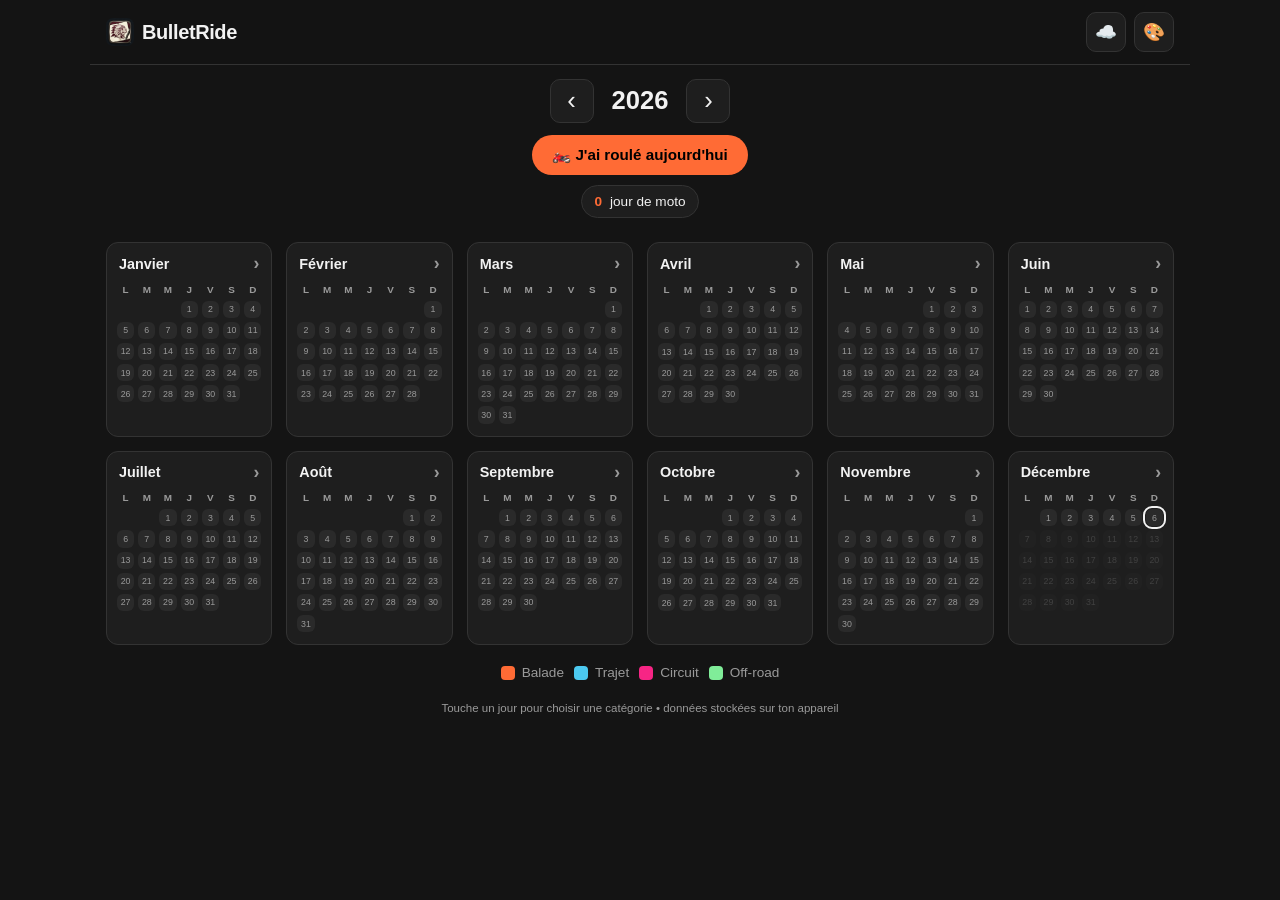
==== index.html @ 8121515a "Logo: nouvelles icônes (favicon, bandeau, install Android) - icon-192.png / icon-512.png remplacées " ====
<!DOCTYPE html>
<html lang="fr">
<head>
<meta charset="UTF-8" />
<meta name="viewport" content="width=device-width, initial-scale=1, viewport-fit=cover" />
<meta name="theme-color" content="#141414" />
<title>BulletRide</title>
<link rel="manifest" href="manifest.json" />
<link rel="icon" type="image/png" href="favicon.png" />
<link rel="apple-touch-icon" href="icon-192.png" />
<meta name="apple-mobile-web-app-capable" content="yes" />
<meta name="apple-mobile-web-app-status-bar-style" content="black-translucent" />
<link rel="stylesheet" href="styles.css" />
</head>
<body>

<div id="toast" class="toast"></div>

<header class="topbar">
  <h1><img class="brand-logo" src="icon-192.png" alt="" width="28" height="28" /> BulletRide</h1>
  <div class="topbar-actions">
    <button id="btn-sync" class="icon-btn" title="Synchronisation">☁️</button>
    <button id="btn-settings" class="icon-btn" title="Catégories">🎨</button>
  </div>
</header>

<nav class="yearbar year-only">
  <button id="btn-prev-year" class="nav-btn" title="Année précédente">‹</button>
  <span id="year-label" class="year-label">2026</span>
  <button id="btn-next-year" class="nav-btn" title="Année suivante">›</button>
</nav>

<div class="today-cta year-only">
  <button id="btn-today" class="btn-today">🏍️ J'ai roulé aujourd'hui</button>
</div>

<section id="stats" class="stats year-only"></section>
<section id="stats-extra" class="stats-extra year-only"></section>

<main id="year-grid" class="year-grid year-only"></main>

<section id="legend" class="legend year-only"></section>

<!-- Vue mensuelle détaillée -->
<main id="month-view" class="month-view hidden">
  <div class="mv-head">
    <button id="mv-back" class="mv-back">‹ Année</button>
    <div class="mv-nav">
      <button id="mv-prev" class="nav-btn" title="Mois précédent">‹</button>
      <span id="mv-title" class="mv-title">Mois</span>
      <button id="mv-next" class="nav-btn" title="Mois suivant">›</button>
    </div>
    <span class="mv-spacer"></span>
  </div>
  <section id="mv-stats" class="stats"></section>
  <div class="mv-wds">
    <span class="wd">L</span><span class="wd">M</span><span class="wd">M</span><span class="wd">J</span><span class="wd">V</span><span class="wd">S</span><span class="wd">D</span>
  </div>
  <div id="mv-grid" class="mv-grid"></div>
  <h3 class="mv-list-title">Sorties du mois</h3>
  <div id="mv-list" class="mv-list"></div>
</main>

<footer class="app-footer">
  <span>Touche un jour pour choisir une catégorie • données stockées sur ton appareil</span>
</footer>

<!-- Modale de choix de catégorie pour un jour -->
<div id="day-overlay" class="overlay hidden">
  <div class="modal">
    <div class="modal-head">
      <h2 id="day-modal-title">Jour</h2>
      <button id="btn-close-day" class="icon-btn" title="Fermer">✕</button>
    </div>
    <p class="hint">Choisis le type de sortie pour ce jour.</p>
    <div id="day-choices" class="day-choices"></div>
    <div class="metrics-row">
      <label class="metric">
        <span class="metric-label">Distance</span>
        <span class="metric-inputs">
          <input id="day-km" type="number" inputmode="numeric" min="0" max="9999" placeholder="0" />
          <span class="metric-unit">km</span>
        </span>
      </label>
      <label class="metric">
        <span class="metric-label">Temps de route</span>
        <span class="metric-inputs">
          <input id="day-h" type="number" inputmode="numeric" min="0" max="99" placeholder="0" />
          <span class="metric-unit">h</span>
          <input id="day-min" type="number" inputmode="numeric" min="0" max="59" placeholder="00" />
          <span class="metric-unit">min</span>
        </span>
      </label>
    </div>
    <label class="note-field">
      <span class="note-label">Note (optionnel)</span>
      <textarea id="day-note" rows="3" maxlength="280" placeholder="Destination, avec qui, ressenti…"></textarea>
    </label>
    <div class="modal-actions modal-actions-end">
      <button id="btn-day-done" class="btn-primary">Terminé</button>
    </div>
  </div>
</div>

<!-- Modale de gestion des catégories -->
<div id="settings-overlay" class="overlay hidden">
  <div class="modal">
    <div class="modal-head">
      <h2>Catégories</h2>
      <button id="btn-close-settings" class="icon-btn" title="Fermer">✕</button>
    </div>
    <p class="hint">Personnalise le nom, la couleur et les valeurs par défaut (km / temps) de chaque catégorie. Les défauts pré-remplissent le jour quand tu choisis la catégorie.</p>
    <div id="cat-editor" class="cat-editor"></div>
    <button id="btn-add-cat" class="btn-secondary">+ Ajouter une catégorie</button>
    <div class="modal-actions">
      <button id="btn-reset-cats" class="btn-ghost">Réinitialiser</button>
      <button id="btn-save-cats" class="btn-primary">Enregistrer</button>
    </div>
  </div>
</div>

<!-- Modale de synchronisation -->
<div id="sync-overlay" class="overlay hidden">
  <div class="modal">
    <div class="modal-head">
      <h2>Synchronisation</h2>
      <button id="btn-close-sync" class="icon-btn" title="Fermer">✕</button>
    </div>

    <p id="sync-status" class="sync-status"></p>

    <!-- Non connecté : formulaire -->
    <div id="sync-form">
      <p class="hint">
        Sauvegarde et synchronise tes données entre appareils via un repo GitHub
        <strong>privé</strong>. Le token reste uniquement sur cet appareil.
      </p>
      <label>Propriétaire (compte GitHub)
        <input id="sync-owner" type="text" placeholder="ex : christophem59" autocapitalize="off" autocomplete="off" spellcheck="false" />
      </label>
      <label>Repo privé
        <input id="sync-repo" type="text" placeholder="ex : bulletride-data" autocapitalize="off" autocomplete="off" spellcheck="false" />
      </label>
      <label>Branche
        <input id="sync-branch" type="text" value="main" autocapitalize="off" autocomplete="off" spellcheck="false" />
      </label>
      <label>Token d'accès personnel (PAT)
        <input id="sync-token" type="password" placeholder="github_pat_…" autocapitalize="off" autocomplete="off" spellcheck="false" />
      </label>
      <p class="hint">
        Crée un token « fine-grained » sur
        github.com/settings/personal-access-tokens, limité à ton repo privé,
        avec la permission <strong>Contents : Read and write</strong>.
        Le fichier <code>bulletride.json</code> sera créé automatiquement.
      </p>
      <div class="modal-actions modal-actions-end">
        <button id="btn-sync-connect" class="btn-primary">Connecter &amp; synchroniser</button>
      </div>
    </div>

    <!-- Connecté : état + actions -->
    <div id="sync-connected" class="hidden">
      <p class="hint">Connecté à <strong id="sync-repo-label">—</strong>. Tes modifications sont sauvegardées automatiquement.</p>
      <div class="modal-actions">
        <button id="btn-sync-disconnect" class="btn-ghost">Déconnecter</button>
        <button id="btn-sync-now" class="btn-primary">Synchroniser maintenant</button>
      </div>
    </div>
  </div>
</div>

<script src="app.js"></script>
</body>
</html>
---- styles.css ----
:root {
  --bg: #141414;
  --bg-elev: #1e1e1e;
  --bg-elev-2: #262626;
  --border: #333;
  --text: #f2f2f2;
  --text-dim: #9a9a9a;
  --empty-cell: #2a2a2a;
  --accent: #ff6b35;
  --radius: 12px;
  --safe-top: env(safe-area-inset-top, 0px);
  --safe-bottom: env(safe-area-inset-bottom, 0px);
}

* { box-sizing: border-box; -webkit-tap-highlight-color: transparent; }

.hidden { display: none !important; }

html, body {
  margin: 0;
  background: var(--bg);
  color: var(--text);
  font-family: -apple-system, BlinkMacSystemFont, "Segoe UI", Roboto, Helvetica, Arial, sans-serif;
  font-size: 16px;
  line-height: 1.4;
}

body {
  padding-bottom: calc(24px + var(--safe-bottom));
  max-width: 1100px;
  margin: 0 auto;
}

/* Top bar */
.topbar {
  position: sticky;
  top: 0;
  z-index: 10;
  display: flex;
  align-items: center;
  justify-content: space-between;
  padding: calc(12px + var(--safe-top)) 16px 12px;
  background: rgba(20, 20, 20, 0.92);
  backdrop-filter: blur(8px);
  border-bottom: 1px solid var(--border);
}
.topbar h1 { font-size: 1.25rem; margin: 0; font-weight: 700; letter-spacing: -0.02em; display: flex; align-items: center; gap: 8px; }
.brand-logo { width: 28px; height: 28px; border-radius: 7px; display: block; flex: none; }
.topbar-actions { display: flex; gap: 8px; }

.icon-btn {
  background: var(--bg-elev);
  border: 1px solid var(--border);
  color: var(--text);
  border-radius: 10px;
  width: 40px;
  height: 40px;
  font-size: 1.1rem;
  cursor: pointer;
  display: grid;
  place-items: center;
}
.icon-btn:active { transform: scale(0.94); }

/* Year navigation */
.yearbar {
  display: flex;
  align-items: center;
  justify-content: center;
  gap: 18px;
  padding: 14px 16px 6px;
}
.nav-btn {
  background: var(--bg-elev);
  border: 1px solid var(--border);
  color: var(--text);
  border-radius: 10px;
  width: 44px;
  height: 44px;
  font-size: 1.6rem;
  line-height: 1;
  cursor: pointer;
}
.nav-btn:active { transform: scale(0.94); }
.year-label { font-size: 1.6rem; font-weight: 700; min-width: 4ch; text-align: center; }

/* Bouton "aujourd'hui" */
.today-cta { display: flex; justify-content: center; padding: 6px 16px 2px; }
.btn-today {
  background: var(--accent);
  color: #000;
  font-weight: 700;
  border: none;
  border-radius: 999px;
  padding: 11px 20px;
  font-size: 0.95rem;
  cursor: pointer;
}
.btn-today:active { transform: scale(0.97); }

/* Stats */
.stats {
  display: flex;
  flex-wrap: wrap;
  gap: 8px;
  padding: 8px 16px 4px;
  justify-content: center;
}
.stat-chip {
  display: flex;
  align-items: center;
  gap: 8px;
  background: var(--bg-elev);
  border: 1px solid var(--border);
  border-radius: 999px;
  padding: 6px 12px;
  font-size: 0.85rem;
}
.stat-chip .dot { width: 10px; height: 10px; border-radius: 50%; flex: none; }
.stat-chip strong { font-weight: 700; }
.stat-chip .stat-total { color: var(--accent); }

/* Stats enrichies */
.stats-extra { padding: 2px 16px 4px; }
.stats-extra-inner {
  max-width: 520px;
  margin: 0 auto;
  background: var(--bg-elev);
  border: 1px solid var(--border);
  border-radius: var(--radius);
  padding: 12px 14px;
}
.stats-summary {
  display: flex;
  flex-wrap: wrap;
  gap: 6px 18px;
  justify-content: center;
  font-size: 0.85rem;
  color: var(--text-dim);
  margin-bottom: 10px;
}
.stats-summary strong { color: var(--text); text-transform: capitalize; }
.month-chart {
  display: grid;
  grid-template-columns: repeat(12, 1fr);
  gap: 5px;
  align-items: end;
  height: 70px;
}
.mc-col { display: flex; flex-direction: column; align-items: center; height: 100%; }
.mc-bar-wrap {
  flex: 1;
  width: 100%;
  display: flex;
  align-items: flex-end;
  justify-content: center;
  min-height: 0;
}
.mc-bar {
  width: 100%;
  max-width: 16px;
  background: var(--accent);
  border-radius: 3px 3px 0 0;
  min-height: 2px;
}
.mc-bar.empty { background: var(--empty-cell); }
.mc-label { font-size: 0.62rem; color: var(--text-dim); margin-top: 4px; }

/* Year grid of months */
.year-grid {
  display: grid;
  grid-template-columns: repeat(auto-fill, minmax(150px, 1fr));
  gap: 14px;
  padding: 14px 16px;
}

.month-card {
  background: var(--bg-elev);
  border: 1px solid var(--border);
  border-radius: var(--radius);
  padding: 10px 10px 12px;
}
.month-title {
  display: flex;
  align-items: center;
  justify-content: space-between;
  width: 100%;
  background: none;
  border: none;
  color: var(--text);
  font-size: 0.9rem;
  font-weight: 700;
  text-transform: capitalize;
  margin: 0 0 8px 0;
  padding: 2px;
  cursor: pointer;
  font-family: inherit;
}
.month-title:active { opacity: 0.7; }
.month-chevron { color: var(--text-dim); font-size: 1.1rem; line-height: 1; }
.weekdays, .days {
  display: grid;
  grid-template-columns: repeat(7, 1fr);
  gap: 4px;
}
.weekdays { margin-bottom: 4px; }
.wd {
  text-align: center;
  font-size: 0.62rem;
  color: var(--text-dim);
  font-weight: 600;
}

.day {
  aspect-ratio: 1 / 1;
  border-radius: 6px;
  background: var(--empty-cell);
  border: none;
  padding: 0;
  cursor: pointer;
  position: relative;
  display: grid;
  place-items: center;
  font-size: 0.6rem;
  color: transparent;
  transition: transform 0.05s ease, background 0.12s ease;
}
.day.blank { background: transparent; cursor: default; }
.day.filled { color: rgba(0, 0, 0, 0.55); font-weight: 700; }
.day.future { opacity: 0.28; cursor: not-allowed; }
.day.today { outline: 2px solid var(--text); outline-offset: 1px; }
.day:not(.blank):not(.future):active { transform: scale(0.85); }
.day .num {
  position: absolute;
  font-size: 0.55rem;
  color: var(--text-dim);
  pointer-events: none;
}
.day.filled .num { color: rgba(0, 0, 0, 0.6); }

/* Indicateur "note" : barre blanche en bas de la case (la couleur de la
   catégorie reste visible en fond). */
.day.has-note::after {
  content: "";
  position: absolute;
  left: 18%;
  right: 18%;
  bottom: 2px;
  height: 3px;
  border-radius: 2px;
  background: #fff;
  box-shadow: 0 0 0 1px rgba(0, 0, 0, 0.35);
  pointer-events: none;
}

/* Legend */
.legend {
  display: flex;
  flex-wrap: wrap;
  gap: 10px;
  padding: 4px 16px 8px;
  justify-content: center;
}
.legend-item {
  display: flex;
  align-items: center;
  gap: 7px;
  font-size: 0.85rem;
  color: var(--text-dim);
}
.legend-item .swatch { width: 14px; height: 14px; border-radius: 4px; flex: none; }

.app-footer {
  text-align: center;
  color: var(--text-dim);
  font-size: 0.72rem;
  padding: 10px 16px 0;
}

/* Vue mensuelle détaillée */
.month-view { padding: 8px 16px 0; }
.mv-head {
  display: flex;
  align-items: center;
  justify-content: space-between;
  gap: 8px;
  padding: 6px 0 4px;
}
.mv-back {
  background: var(--bg-elev);
  border: 1px solid var(--border);
  color: var(--text);
  border-radius: 10px;
  padding: 8px 12px;
  font-size: 0.9rem;
  cursor: pointer;
  font-family: inherit;
  flex: none;
}
.mv-back:active { transform: scale(0.96); }
.mv-nav { display: flex; align-items: center; gap: 12px; }
.mv-title { font-size: 1.15rem; font-weight: 700; text-align: center; min-width: 8ch; }
.mv-spacer { flex: none; width: 84px; }
@media (max-width: 460px) { .mv-spacer { display: none; } }

.mv-wds {
  display: grid;
  grid-template-columns: repeat(7, 1fr);
  gap: 6px;
  margin: 10px 0 4px;
}
.mv-wds .wd { text-align: center; font-size: 0.72rem; color: var(--text-dim); font-weight: 600; }
.mv-grid {
  display: grid;
  grid-template-columns: repeat(7, 1fr);
  gap: 6px;
}
.mv-grid .day {
  aspect-ratio: auto;
  min-height: 52px;
  border-radius: 8px;
}
.mv-grid .day.blank { min-height: 0; }
.mv-grid .num {
  position: static;
  font-size: 0.95rem;
  font-weight: 600;
}

.mv-list-title {
  font-size: 0.95rem;
  color: var(--text-dim);
  font-weight: 600;
  margin: 22px 0 4px;
}
.mv-list { display: flex; flex-direction: column; }
.mv-row {
  display: flex;
  align-items: flex-start;
  gap: 10px;
  width: 100%;
  text-align: left;
  background: none;
  border: none;
  border-top: 1px solid var(--border);
  color: var(--text);
  padding: 12px 2px;
  cursor: pointer;
  font-family: inherit;
}
.mv-row:active { background: var(--bg-elev); }
.mv-dot { width: 12px; height: 12px; border-radius: 3px; flex: none; margin-top: 4px; }
.mv-mid { flex: 1; min-width: 0; }
.mv-row-head { font-size: 0.95rem; }
.mv-row-note { font-size: 0.85rem; color: var(--text-dim); margin-top: 2px; }
.mv-row-metrics {
  text-align: right;
  font-size: 0.85rem;
  color: var(--text-dim);
  white-space: nowrap;
  flex: none;
}
.mv-empty { color: var(--text-dim); font-size: 0.9rem; padding: 12px 2px; }

/* Toast */
.toast {
  position: fixed;
  left: 50%;
  bottom: calc(24px + var(--safe-bottom));
  transform: translateX(-50%) translateY(20px);
  background: var(--bg-elev-2);
  border: 1px solid var(--border);
  color: var(--text);
  padding: 10px 16px;
  border-radius: 10px;
  font-size: 0.9rem;
  opacity: 0;
  pointer-events: none;
  transition: opacity 0.2s, transform 0.2s;
  z-index: 100;
}
.toast.show { opacity: 1; transform: translateX(-50%) translateY(0); }

/* Modal */
.overlay {
  position: fixed;
  inset: 0;
  background: rgba(0, 0, 0, 0.6);
  display: grid;
  place-items: end center;
  z-index: 50;
}
.overlay.hidden { display: none; }
.modal {
  background: var(--bg-elev);
  border: 1px solid var(--border);
  border-top-left-radius: 18px;
  border-top-right-radius: 18px;
  width: 100%;
  max-width: 560px;
  max-height: 88vh;
  overflow-y: auto;
  padding: 18px 18px calc(18px + var(--safe-bottom));
}
@media (min-width: 620px) {
  .overlay { place-items: center; }
  .modal { border-radius: 18px; }
}
.modal-head { display: flex; align-items: center; justify-content: space-between; }
.modal-head h2 { margin: 0; font-size: 1.2rem; }
.hint { color: var(--text-dim); font-size: 0.85rem; margin: 6px 0 14px; }

.cat-editor { display: flex; flex-direction: column; gap: 10px; }
.cat-row {
  display: flex;
  flex-direction: column;
  gap: 8px;
  background: var(--bg-elev-2);
  border: 1px solid var(--border);
  border-radius: 10px;
  padding: 8px 10px;
}
.cat-row-main { display: flex; align-items: center; gap: 10px; }
.cat-row-defaults {
  display: flex;
  align-items: center;
  flex-wrap: wrap;
  gap: 6px;
  padding-left: 2px;
}
.cat-def-label { font-size: 0.78rem; color: var(--text-dim); margin-right: 2px; }
.cat-unit { font-size: 0.8rem; color: var(--text-dim); margin-right: 4px; }
.cat-row-defaults input[type="number"] {
  width: 52px;
  background: var(--bg);
  border: 1px solid var(--border);
  color: var(--text);
  border-radius: 8px;
  padding: 6px 8px;
  font-size: 0.9rem;
}
.cat-row input[type="color"] {
  width: 38px;
  height: 38px;
  border: none;
  background: none;
  padding: 0;
  border-radius: 8px;
  cursor: pointer;
  flex: none;
}
.cat-row input[type="text"] {
  flex: 1;
  background: var(--bg);
  border: 1px solid var(--border);
  color: var(--text);
  border-radius: 8px;
  padding: 9px 10px;
  font-size: 0.95rem;
  min-width: 0;
}
.cat-row .btn-del {
  background: none;
  border: none;
  color: var(--text-dim);
  font-size: 1.2rem;
  cursor: pointer;
  flex: none;
  padding: 4px 6px;
}

/* Choix de catégorie pour un jour */
.day-choices { display: flex; flex-direction: column; gap: 10px; }
.choice {
  display: flex;
  align-items: center;
  gap: 12px;
  width: 100%;
  text-align: left;
  background: var(--bg-elev-2);
  border: 1px solid var(--border);
  border-radius: 12px;
  padding: 14px 14px;
  color: var(--text);
  font-size: 1rem;
  cursor: pointer;
}
.choice:active { transform: scale(0.98); }
.choice.selected { border-color: var(--text); }
.choice .swatch { width: 22px; height: 22px; border-radius: 6px; flex: none; }
.choice .choice-label { flex: 1; }
.choice .check { color: var(--text); font-weight: 700; opacity: 0; }
.choice.selected .check { opacity: 1; }
.choice-clear {
  background: none;
  border: 1px dashed var(--border);
  color: var(--text-dim);
}
.choice-clear .swatch {
  background: repeating-linear-gradient(45deg, #3a3a3a, #3a3a3a 4px, #2a2a2a 4px, #2a2a2a 8px);
}

/* Champ note dans la modale jour */
/* Champs km + temps dans la modale jour */
.metrics-row { display: flex; flex-wrap: wrap; gap: 12px; margin-top: 16px; }
.metric { display: flex; flex-direction: column; gap: 6px; flex: 1; min-width: 130px; }
.metric-label { font-size: 0.8rem; color: var(--text-dim); }
.metric-inputs { display: flex; align-items: center; gap: 6px; }
.metric-inputs input[type="number"] {
  width: 60px;
  background: var(--bg);
  border: 1px solid var(--border);
  color: var(--text);
  border-radius: 8px;
  padding: 9px 10px;
  font-size: 0.95rem;
  font-family: inherit;
}
.metric-unit { font-size: 0.85rem; color: var(--text-dim); }

.note-field { display: block; margin-top: 16px; }
.note-label { display: block; font-size: 0.8rem; color: var(--text-dim); margin-bottom: 6px; }
.note-field textarea {
  width: 100%;
  background: var(--bg);
  border: 1px solid var(--border);
  color: var(--text);
  border-radius: 10px;
  padding: 10px 12px;
  font-size: 0.95rem;
  font-family: inherit;
  resize: vertical;
  min-height: 68px;
}
.modal-actions-end { justify-content: flex-end; }

/* Synchronisation */
.icon-btn.sync-on { border-color: var(--accent); }
.icon-btn.syncing { animation: sync-pulse 1s ease-in-out infinite; }
@keyframes sync-pulse { 0%,100% { opacity: 1; } 50% { opacity: 0.4; } }

#sync-form label, #sync-connected label {
  display: block;
  font-size: 0.85rem;
  color: var(--text-dim);
  margin: 12px 0 0;
}
#sync-form input[type="text"], #sync-form input[type="password"] {
  display: block;
  width: 100%;
  margin-top: 6px;
  background: var(--bg);
  border: 1px solid var(--border);
  color: var(--text);
  border-radius: 10px;
  padding: 10px 12px;
  font-size: 0.95rem;
  font-family: inherit;
}
#sync-form code {
  background: var(--bg);
  border: 1px solid var(--border);
  border-radius: 5px;
  padding: 1px 5px;
  font-size: 0.85em;
}
.sync-status {
  font-size: 0.85rem;
  margin: 6px 0 2px;
  min-height: 1.2em;
  color: var(--text-dim);
}
.sync-status.busy { color: var(--text-dim); }
.sync-status.ok { color: #80ed99; }
.sync-status.err { color: #ff6b6b; }
.sync-status:empty { display: none; }

.btn-secondary, .btn-primary, .btn-ghost {
  border-radius: 10px;
  padding: 11px 16px;
  font-size: 0.95rem;
  cursor: pointer;
  border: 1px solid var(--border);
}
.btn-secondary { width: 100%; margin-top: 12px; background: var(--bg-elev-2); color: var(--text); }
.btn-primary { background: var(--accent); color: #000; font-weight: 700; border-color: var(--accent); }
.btn-ghost { background: none; color: var(--text-dim); }
.modal-actions { display: flex; justify-content: space-between; gap: 10px; margin-top: 18px; }
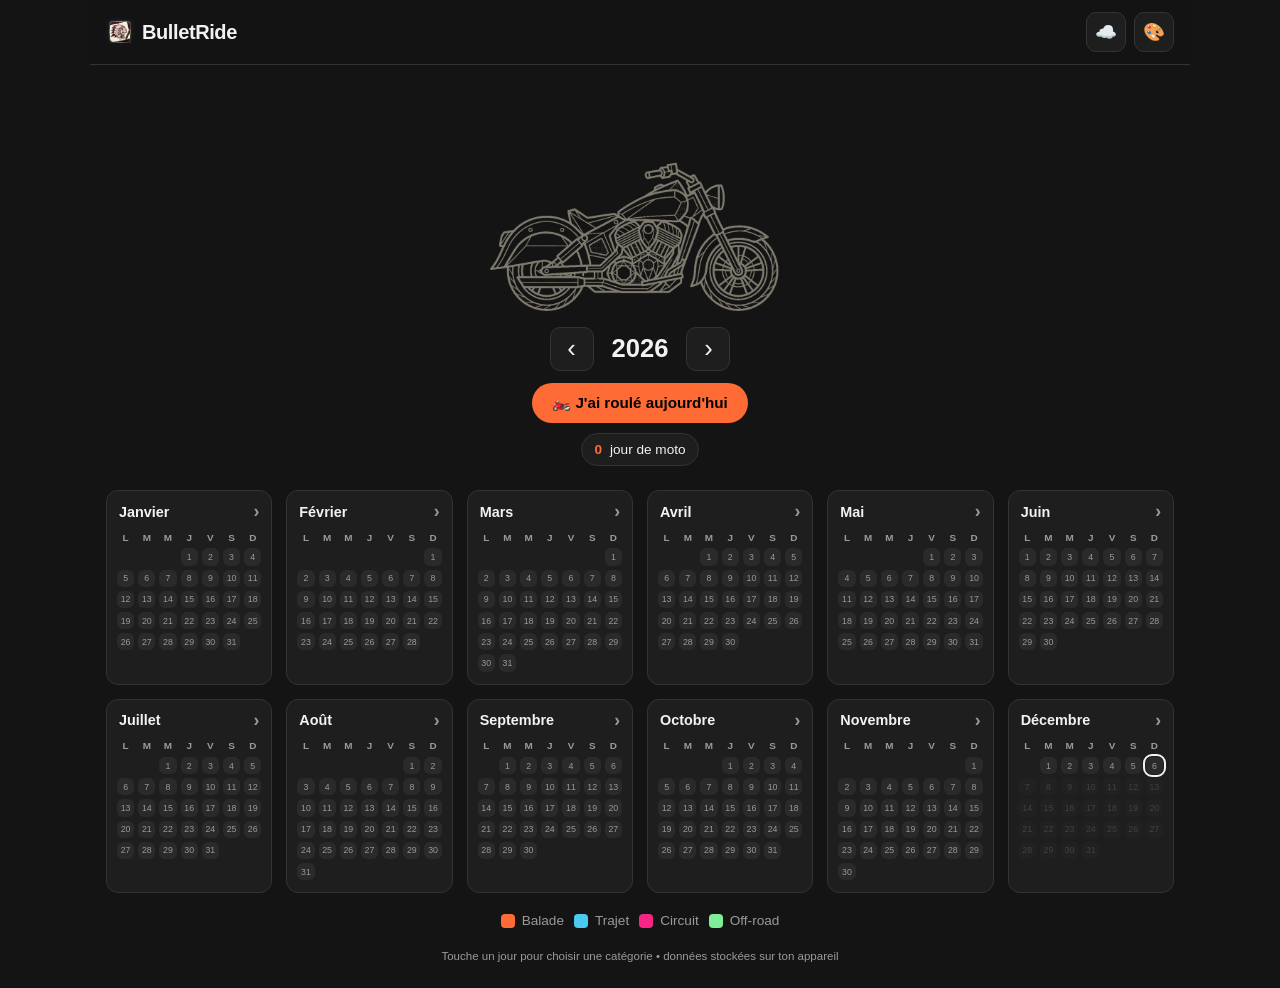
==== commit d28a7bf0: "Picto moto: illustration détourée (crème/transparent) en hero + état vide - moto.png généré depuis '" ====
--- a/index.html
+++ b/index.html
@@ -6,8 +6,8 @@
 <meta name="theme-color" content="#141414" />
 <title>BulletRide</title>
 <link rel="manifest" href="manifest.json" />
-<link rel="icon" type="image/png" href="favicon.png" />
-<link rel="apple-touch-icon" href="icon-192.png" />
+<link rel="icon" type="image/png" href="favicon.png?v=2" />
+<link rel="apple-touch-icon" href="icon-192.png?v=2" />
 <meta name="apple-mobile-web-app-capable" content="yes" />
 <meta name="apple-mobile-web-app-status-bar-style" content="black-translucent" />
 <link rel="stylesheet" href="styles.css" />
@@ -17,12 +17,16 @@
 <div id="toast" class="toast"></div>
 
 <header class="topbar">
-  <h1><img class="brand-logo" src="icon-192.png" alt="" width="28" height="28" /> BulletRide</h1>
+  <h1><img class="brand-logo" src="icon-192.png?v=2" alt="" width="28" height="28" /> BulletRide</h1>
   <div class="topbar-actions">
     <button id="btn-sync" class="icon-btn" title="Synchronisation">☁️</button>
     <button id="btn-settings" class="icon-btn" title="Catégories">🎨</button>
   </div>
 </header>
+
+<div class="hero year-only">
+  <img src="moto.png?v=1" alt="" class="hero-moto" />
+</div>
 
 <nav class="yearbar year-only">
   <button id="btn-prev-year" class="nav-btn" title="Année précédente">‹</button>
--- a/styles.css
+++ b/styles.css
@@ -83,6 +83,20 @@
 }
 .nav-btn:active { transform: scale(0.94); }
 .year-label { font-size: 1.6rem; font-weight: 700; min-width: 4ch; text-align: center; }
+
+/* Hero (illustration moto, vue annuelle) */
+.hero { display: flex; justify-content: center; padding: 12px 16px 2px; }
+.hero-moto { width: min(100%, 320px); height: auto; opacity: 0.5; }
+
+/* État vide (vue mensuelle) */
+.mv-empty-state { text-align: center; padding: 20px 0 8px; }
+.mv-empty-moto {
+  width: min(78%, 280px);
+  height: auto;
+  opacity: 0.4;
+  display: block;
+  margin: 0 auto 10px;
+}
 
 /* Bouton "aujourd'hui" */
 .today-cta { display: flex; justify-content: center; padding: 6px 16px 2px; }
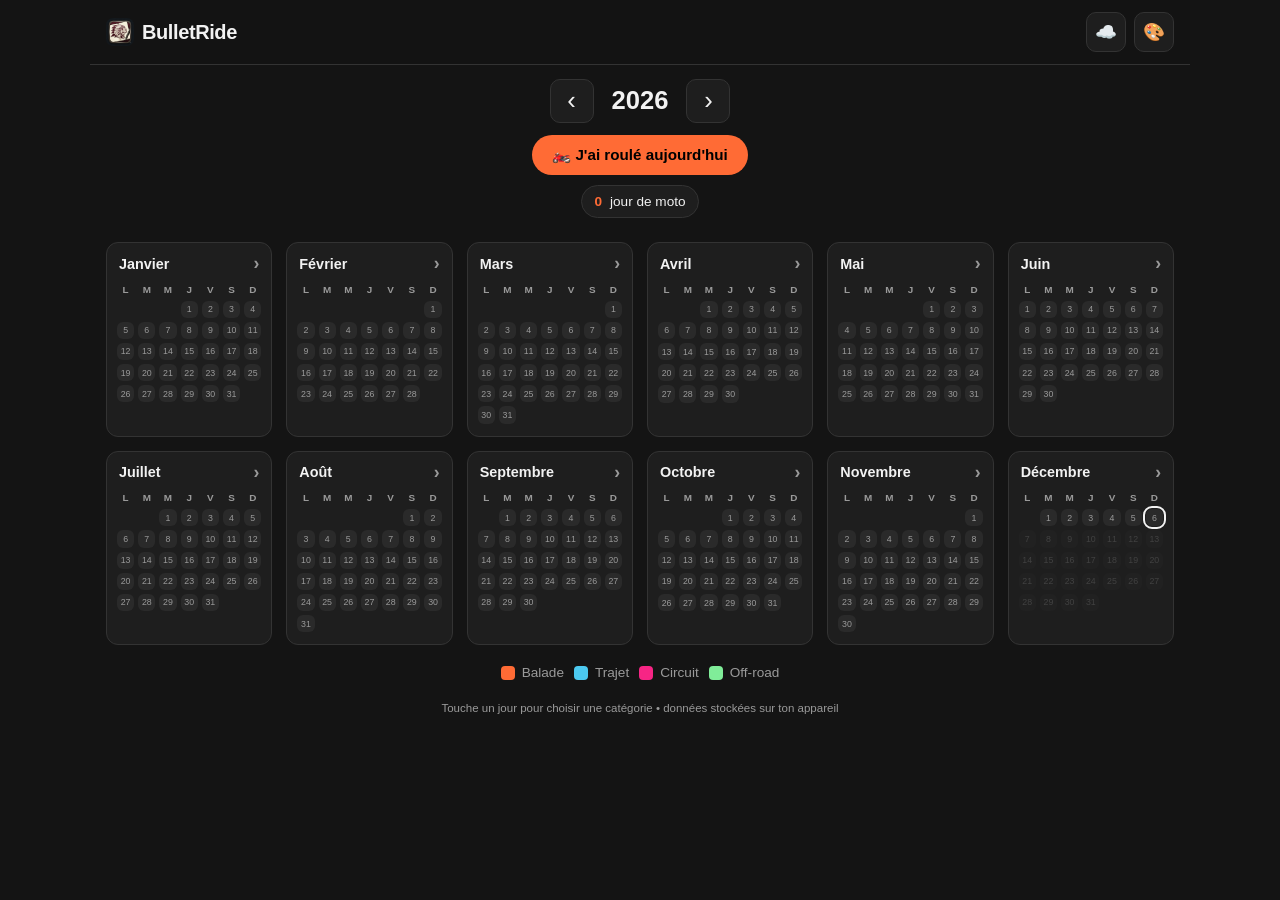
==== commit e646f173: "Retire le hero moto de la vue annuelle (asset conservé pour l'état vide) Bump cache SW v13  Co-Autho" ====
--- a/index.html
+++ b/index.html
@@ -23,10 +23,6 @@
     <button id="btn-settings" class="icon-btn" title="Catégories">🎨</button>
   </div>
 </header>
-
-<div class="hero year-only">
-  <img src="moto.png?v=1" alt="" class="hero-moto" />
-</div>
 
 <nav class="yearbar year-only">
   <button id="btn-prev-year" class="nav-btn" title="Année précédente">‹</button>
--- a/styles.css
+++ b/styles.css
@@ -83,10 +83,6 @@
 }
 .nav-btn:active { transform: scale(0.94); }
 .year-label { font-size: 1.6rem; font-weight: 700; min-width: 4ch; text-align: center; }
-
-/* Hero (illustration moto, vue annuelle) */
-.hero { display: flex; justify-content: center; padding: 12px 16px 2px; }
-.hero-moto { width: min(100%, 320px); height: auto; opacity: 0.5; }
 
 /* État vide (vue mensuelle) */
 .mv-empty-state { text-align: center; padding: 20px 0 8px; }
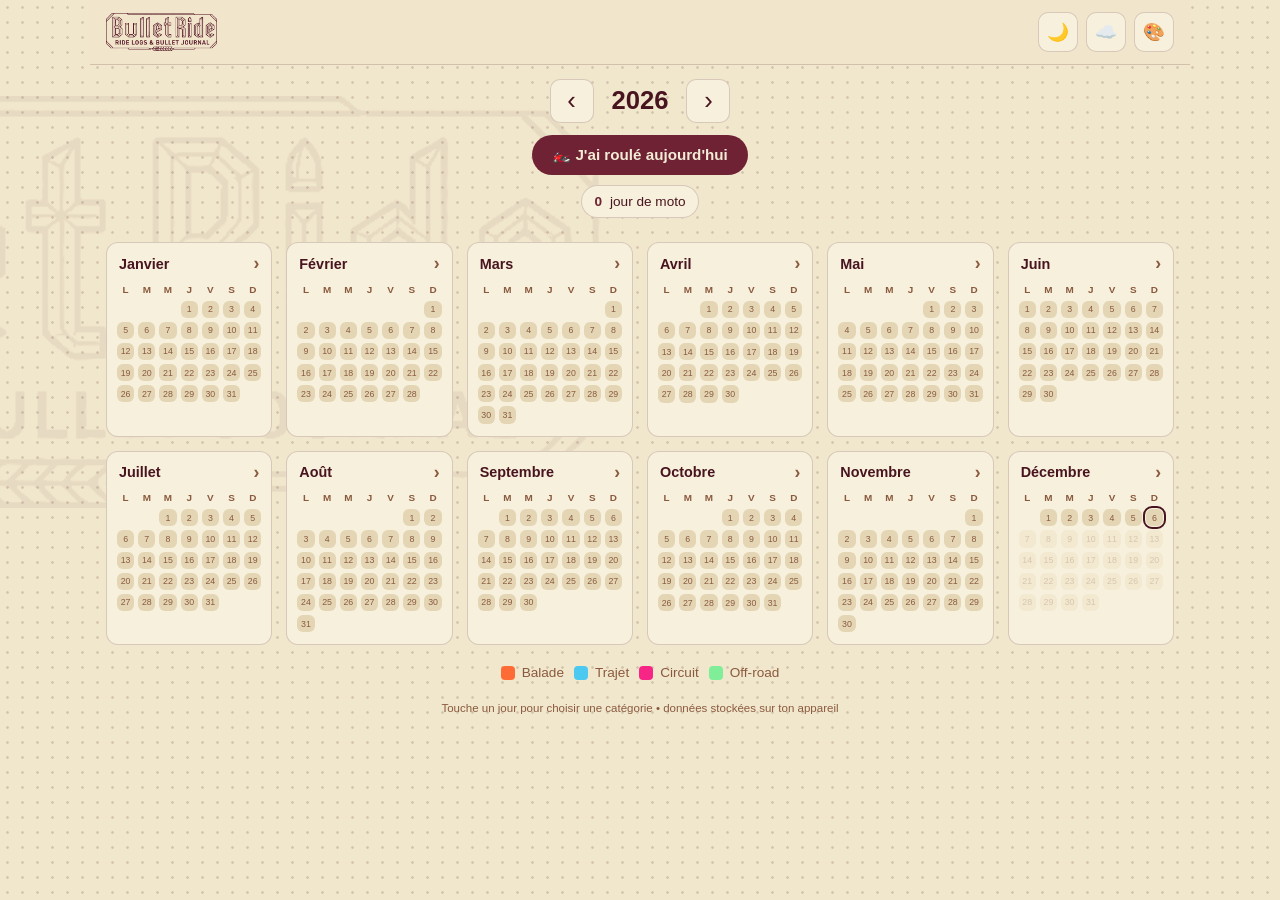
==== commit 38d58404: "Refonte graphique: thèmes clair/sombre (bordeaux/crème, carnet à points) + bascule - Système de vari" ====
--- a/index.html
+++ b/index.html
@@ -14,11 +14,18 @@
 </head>
 <body>
 
+<img class="page-bg t-ink" src="titre-ink.png?v=1" alt="" aria-hidden="true" />
+<img class="page-bg t-cream" src="titre-cream.png?v=1" alt="" aria-hidden="true" />
+
 <div id="toast" class="toast"></div>
 
 <header class="topbar">
-  <h1><img class="brand-logo" src="icon-192.png?v=2" alt="" width="28" height="28" /> BulletRide</h1>
+  <h1 class="brand">
+    <img class="brand-title t-ink" src="titre-ink.png?v=1" alt="BulletRide" />
+    <img class="brand-title t-cream" src="titre-cream.png?v=1" alt="BulletRide" />
+  </h1>
   <div class="topbar-actions">
+    <button id="btn-theme" class="icon-btn" title="Thème clair / sombre">🌙</button>
     <button id="btn-sync" class="icon-btn" title="Synchronisation">☁️</button>
     <button id="btn-settings" class="icon-btn" title="Catégories">🎨</button>
   </div>
--- a/styles.css
+++ b/styles.css
@@ -1,24 +1,63 @@
+/* Thème clair (papier crème) — par défaut */
 :root {
-  --bg: #141414;
-  --bg-elev: #1e1e1e;
-  --bg-elev-2: #262626;
-  --border: #333;
-  --text: #f2f2f2;
-  --text-dim: #9a9a9a;
-  --empty-cell: #2a2a2a;
-  --accent: #ff6b35;
+  --bg: #F1E7CC;
+  --bg-elev: #F7F0DC;
+  --bg-elev-2: #EBE0C2;
+  --border: rgba(74, 20, 32, 0.18);
+  --text: #48141F;
+  --text-dim: #8a5a3f;
+  --empty-cell: #E4D6B4;
+  --accent: #6E2233;
+  --on-accent: #F3ECD6;
+  --topbar-bg: rgba(241, 231, 204, 0.92);
+  --dot: rgba(74, 20, 32, 0.16);
   --radius: 12px;
   --safe-top: env(safe-area-inset-top, 0px);
   --safe-bottom: env(safe-area-inset-bottom, 0px);
 }
 
+/* Thème sombre (crème/bordeaux) */
+@media (prefers-color-scheme: dark) {
+  :root:not([data-theme="light"]) {
+    --bg: #17110F;
+    --bg-elev: #211A16;
+    --bg-elev-2: #2A211C;
+    --border: rgba(239, 231, 208, 0.13);
+    --text: #EFE7D0;
+    --text-dim: #b3a08f;
+    --empty-cell: #2C241E;
+    --accent: #8A2740;
+    --on-accent: #F3ECD6;
+    --topbar-bg: rgba(23, 17, 15, 0.92);
+    --dot: rgba(239, 231, 208, 0.09);
+  }
+}
+:root[data-theme="dark"] {
+  --bg: #17110F;
+  --bg-elev: #211A16;
+  --bg-elev-2: #2A211C;
+  --border: rgba(239, 231, 208, 0.13);
+  --text: #EFE7D0;
+  --text-dim: #b3a08f;
+  --empty-cell: #2C241E;
+  --accent: #8A2740;
+  --on-accent: #F3ECD6;
+  --topbar-bg: rgba(23, 17, 15, 0.92);
+  --dot: rgba(239, 231, 208, 0.09);
+}
+
 * { box-sizing: border-box; -webkit-tap-highlight-color: transparent; }
 
 .hidden { display: none !important; }
+
+html {
+  background-color: var(--bg);
+  background-image: radial-gradient(circle, var(--dot) 1px, transparent 1.6px);
+  background-size: 15px 15px;
+}
 
 html, body {
   margin: 0;
-  background: var(--bg);
   color: var(--text);
   font-family: -apple-system, BlinkMacSystemFont, "Segoe UI", Roboto, Helvetica, Arial, sans-serif;
   font-size: 16px;
@@ -40,12 +79,34 @@
   align-items: center;
   justify-content: space-between;
   padding: calc(12px + var(--safe-top)) 16px 12px;
-  background: rgba(20, 20, 20, 0.92);
+  background: var(--topbar-bg);
   backdrop-filter: blur(8px);
   border-bottom: 1px solid var(--border);
 }
-.topbar h1 { font-size: 1.25rem; margin: 0; font-weight: 700; letter-spacing: -0.02em; display: flex; align-items: center; gap: 8px; }
-.brand-logo { width: 28px; height: 28px; border-radius: 7px; display: block; flex: none; }
+.topbar h1 { font-size: 1.25rem; margin: 0; font-weight: 700; letter-spacing: -0.02em; display: flex; align-items: center; }
+.brand-title { height: 38px; width: auto; display: block; }
+
+/* Bascule d'image selon le thème (tracé bordeaux clair / crème sombre) */
+.t-cream { display: none; }
+@media (prefers-color-scheme: dark) {
+  :root:not([data-theme="light"]) .t-ink { display: none; }
+  :root:not([data-theme="light"]) .t-cream { display: block; }
+}
+:root[data-theme="dark"] .t-ink { display: none; }
+:root[data-theme="dark"] .t-cream { display: block; }
+
+/* Filigrane wordmark en fond, tronqué ~50 % et collé à gauche */
+.page-bg {
+  position: fixed;
+  left: 0;
+  top: 96px;
+  width: min(150vw, 1200px);
+  height: auto;
+  opacity: 0.06;
+  z-index: -1;
+  pointer-events: none;
+  transform: translateX(-50%);
+}
 .topbar-actions { display: flex; gap: 8px; }
 
 .icon-btn {
@@ -90,15 +151,14 @@
   width: min(78%, 280px);
   height: auto;
   opacity: 0.4;
-  display: block;
-  margin: 0 auto 10px;
+  margin-bottom: 10px;
 }
 
 /* Bouton "aujourd'hui" */
 .today-cta { display: flex; justify-content: center; padding: 6px 16px 2px; }
 .btn-today {
   background: var(--accent);
-  color: #000;
+  color: var(--on-accent);
   font-weight: 700;
   border: none;
   border-radius: 999px;
@@ -593,6 +653,6 @@
   border: 1px solid var(--border);
 }
 .btn-secondary { width: 100%; margin-top: 12px; background: var(--bg-elev-2); color: var(--text); }
-.btn-primary { background: var(--accent); color: #000; font-weight: 700; border-color: var(--accent); }
+.btn-primary { background: var(--accent); color: var(--on-accent); font-weight: 700; border-color: var(--accent); }
 .btn-ghost { background: none; color: var(--text-dim); }
 .modal-actions { display: flex; justify-content: space-between; gap: 10px; margin-top: 18px; }
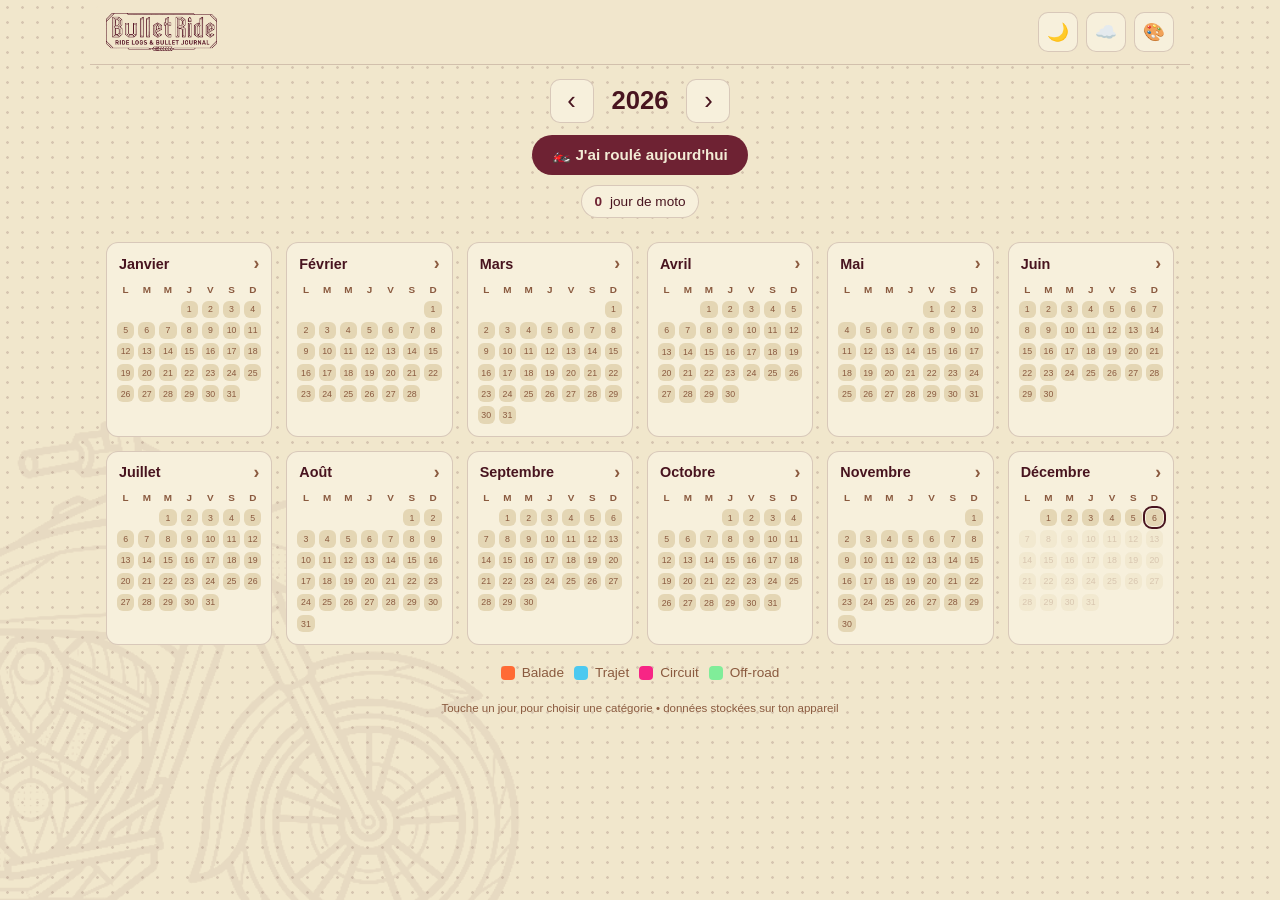
==== commit d7254207: "Filigrane de fond: utilise la moto (au lieu du wordmark titre) Bump cache SW v15  Co-Authored-By: Cl" ====
--- a/index.html
+++ b/index.html
@@ -14,8 +14,8 @@
 </head>
 <body>
 
-<img class="page-bg t-ink" src="titre-ink.png?v=1" alt="" aria-hidden="true" />
-<img class="page-bg t-cream" src="titre-cream.png?v=1" alt="" aria-hidden="true" />
+<img class="page-bg t-ink" src="moto-ink.png?v=1" alt="" aria-hidden="true" />
+<img class="page-bg t-cream" src="moto.png?v=1" alt="" aria-hidden="true" />
 
 <div id="toast" class="toast"></div>
 
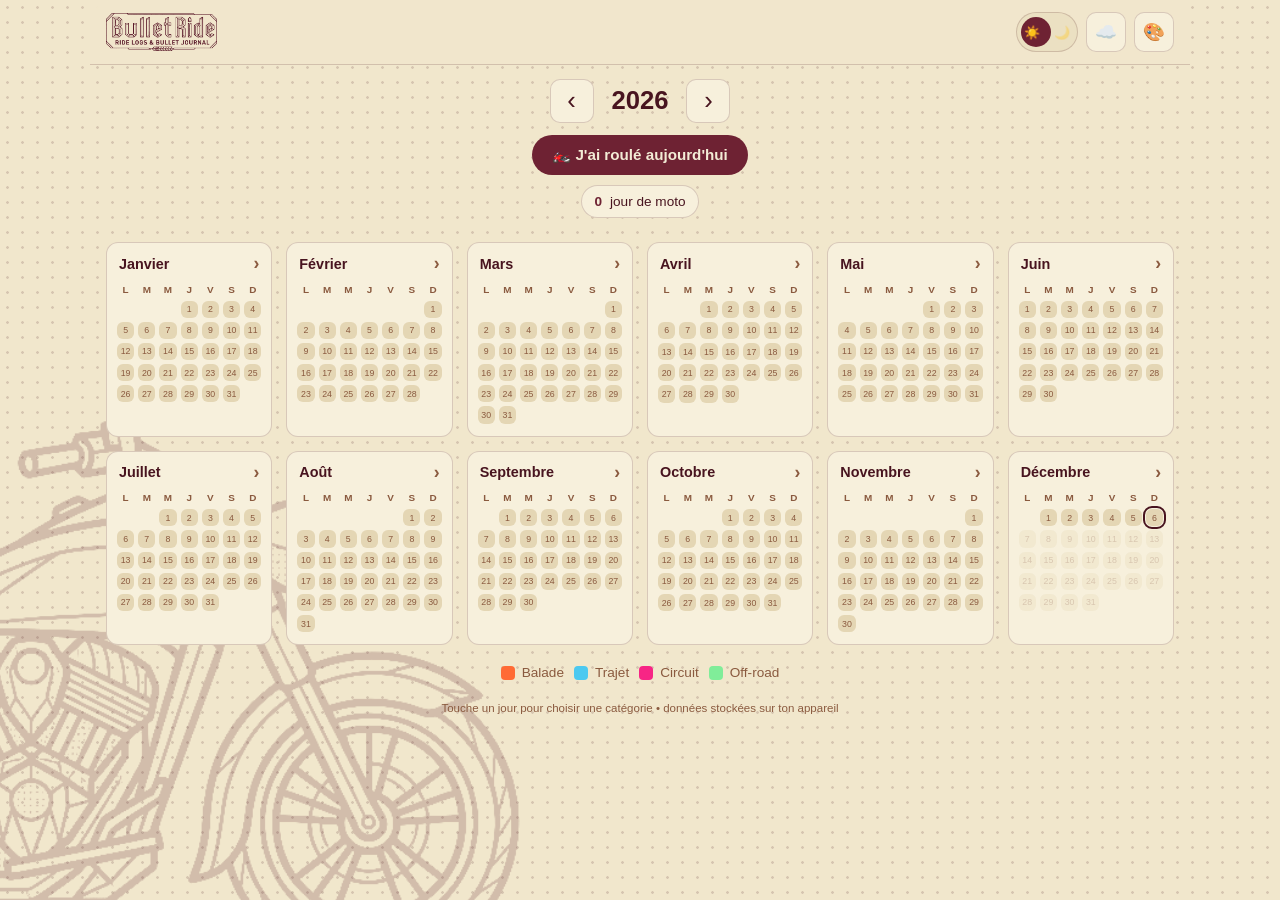
==== commit 28a5ec7d: "Bascule clair/sombre: bouton poussoir type iOS (☀️ / 🌙 avec pouce coulissant) Remplace le bouton icô" ====
--- a/index.html
+++ b/index.html
@@ -25,7 +25,11 @@
     <img class="brand-title t-cream" src="titre-cream.png?v=1" alt="BulletRide" />
   </h1>
   <div class="topbar-actions">
-    <button id="btn-theme" class="icon-btn" title="Thème clair / sombre">🌙</button>
+    <button id="btn-theme" class="theme-switch" role="switch" aria-label="Thème clair ou sombre">
+      <span class="ts-ico ts-sun" aria-hidden="true">☀️</span>
+      <span class="ts-ico ts-moon" aria-hidden="true">🌙</span>
+      <span class="ts-thumb" aria-hidden="true"></span>
+    </button>
     <button id="btn-sync" class="icon-btn" title="Synchronisation">☁️</button>
     <button id="btn-settings" class="icon-btn" title="Catégories">🎨</button>
   </div>
--- a/styles.css
+++ b/styles.css
@@ -95,14 +95,14 @@
 :root[data-theme="dark"] .t-ink { display: none; }
 :root[data-theme="dark"] .t-cream { display: block; }
 
-/* Filigrane wordmark en fond, tronqué ~50 % et collé à gauche */
+/* Filigrane moto en fond, tronqué ~50 % et collé à gauche */
 .page-bg {
   position: fixed;
   left: 0;
   top: 96px;
   width: min(150vw, 1200px);
   height: auto;
-  opacity: 0.06;
+  opacity: 0.20;
   z-index: -1;
   pointer-events: none;
   transform: translateX(-50%);
@@ -122,6 +122,52 @@
   place-items: center;
 }
 .icon-btn:active { transform: scale(0.94); }
+
+/* Bascule clair/sombre — bouton poussoir type iOS */
+.theme-switch {
+  position: relative;
+  display: inline-flex;
+  align-items: center;
+  width: 62px;
+  height: 40px;
+  padding: 0;
+  border: 1px solid var(--border);
+  border-radius: 999px;
+  background: var(--bg-elev-2);
+  cursor: pointer;
+  flex: none;
+}
+.theme-switch .ts-ico {
+  flex: 1;
+  text-align: center;
+  font-size: 13px;
+  line-height: 1;
+  z-index: 2;
+  pointer-events: none;
+  transition: opacity 0.2s;
+}
+.theme-switch .ts-thumb {
+  position: absolute;
+  top: 4px;
+  left: 4px;
+  width: 30px;
+  height: 30px;
+  border-radius: 50%;
+  background: var(--accent);
+  z-index: 1;
+  transition: transform 0.22s ease;
+}
+/* état clair (défaut) : pouce à gauche, lune atténuée */
+.theme-switch .ts-moon { opacity: 0.4; }
+/* état sombre : pouce à droite, soleil atténué */
+@media (prefers-color-scheme: dark) {
+  :root:not([data-theme="light"]) .theme-switch .ts-thumb { transform: translateX(24px); }
+  :root:not([data-theme="light"]) .theme-switch .ts-sun { opacity: 0.4; }
+  :root:not([data-theme="light"]) .theme-switch .ts-moon { opacity: 1; }
+}
+:root[data-theme="dark"] .theme-switch .ts-thumb { transform: translateX(24px); }
+:root[data-theme="dark"] .theme-switch .ts-sun { opacity: 0.4; }
+:root[data-theme="dark"] .theme-switch .ts-moon { opacity: 1; }
 
 /* Year navigation */
 .yearbar {
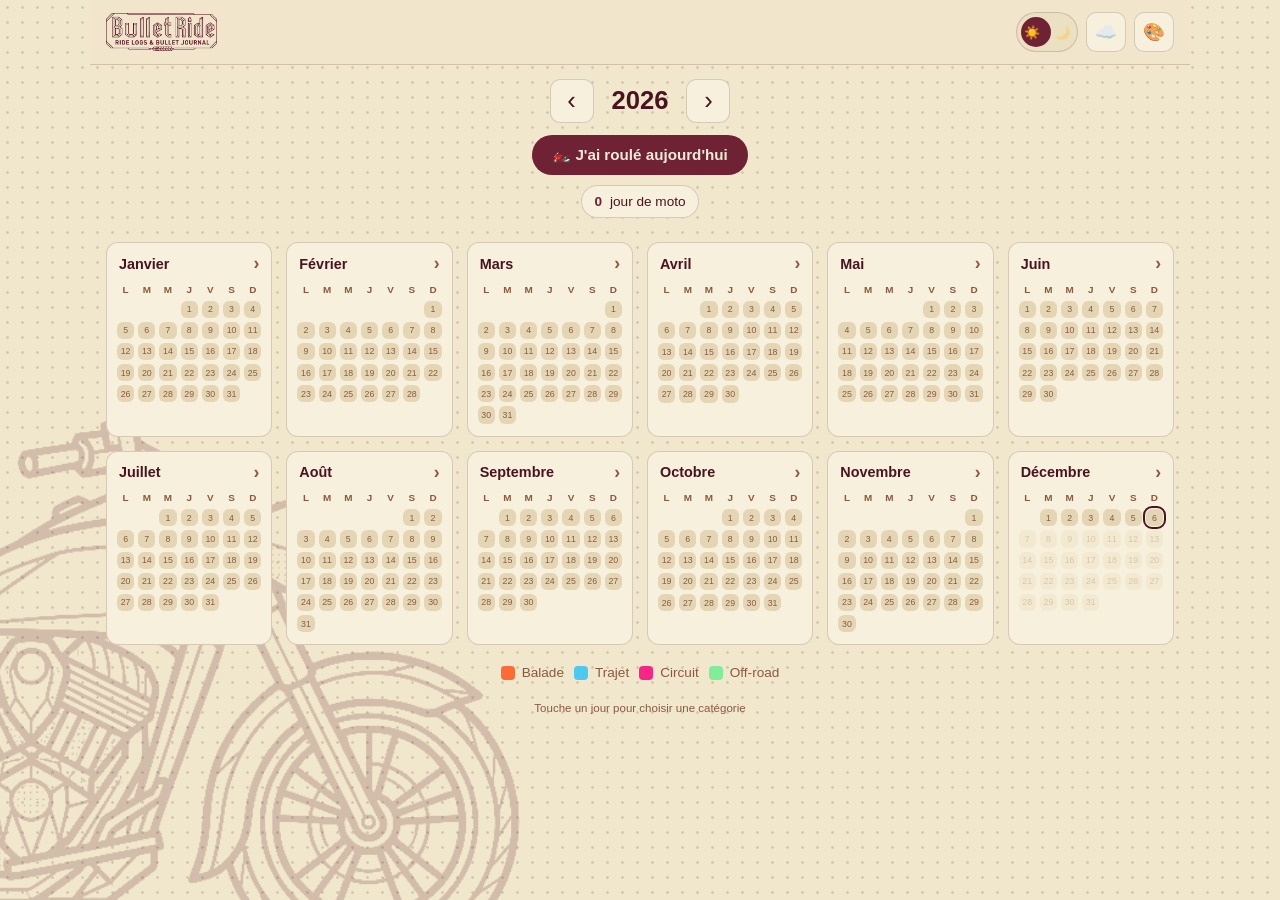
==== commit cc14e084: "Pied de page: retire « données stockées sur ton appareil » (sync repo privé) Bump cache SW v21  Co-A" ====
--- a/index.html
+++ b/index.html
@@ -73,7 +73,7 @@
 </main>
 
 <footer class="app-footer">
-  <span>Touche un jour pour choisir une catégorie • données stockées sur ton appareil</span>
+  <span>Touche un jour pour choisir une catégorie</span>
 </footer>
 
 <!-- Modale de choix de catégorie pour un jour -->
--- a/styles.css
+++ b/styles.css
@@ -194,10 +194,10 @@
 /* État vide (vue mensuelle) */
 .mv-empty-state { text-align: center; padding: 20px 0 8px; }
 .mv-empty-moto {
-  width: min(78%, 280px);
+  width: min(56%, 190px);
   height: auto;
-  opacity: 0.4;
-  margin-bottom: 10px;
+  opacity: 0.5;
+  margin: 0 auto 12px;
 }
 
 /* Bouton "aujourd'hui" */
